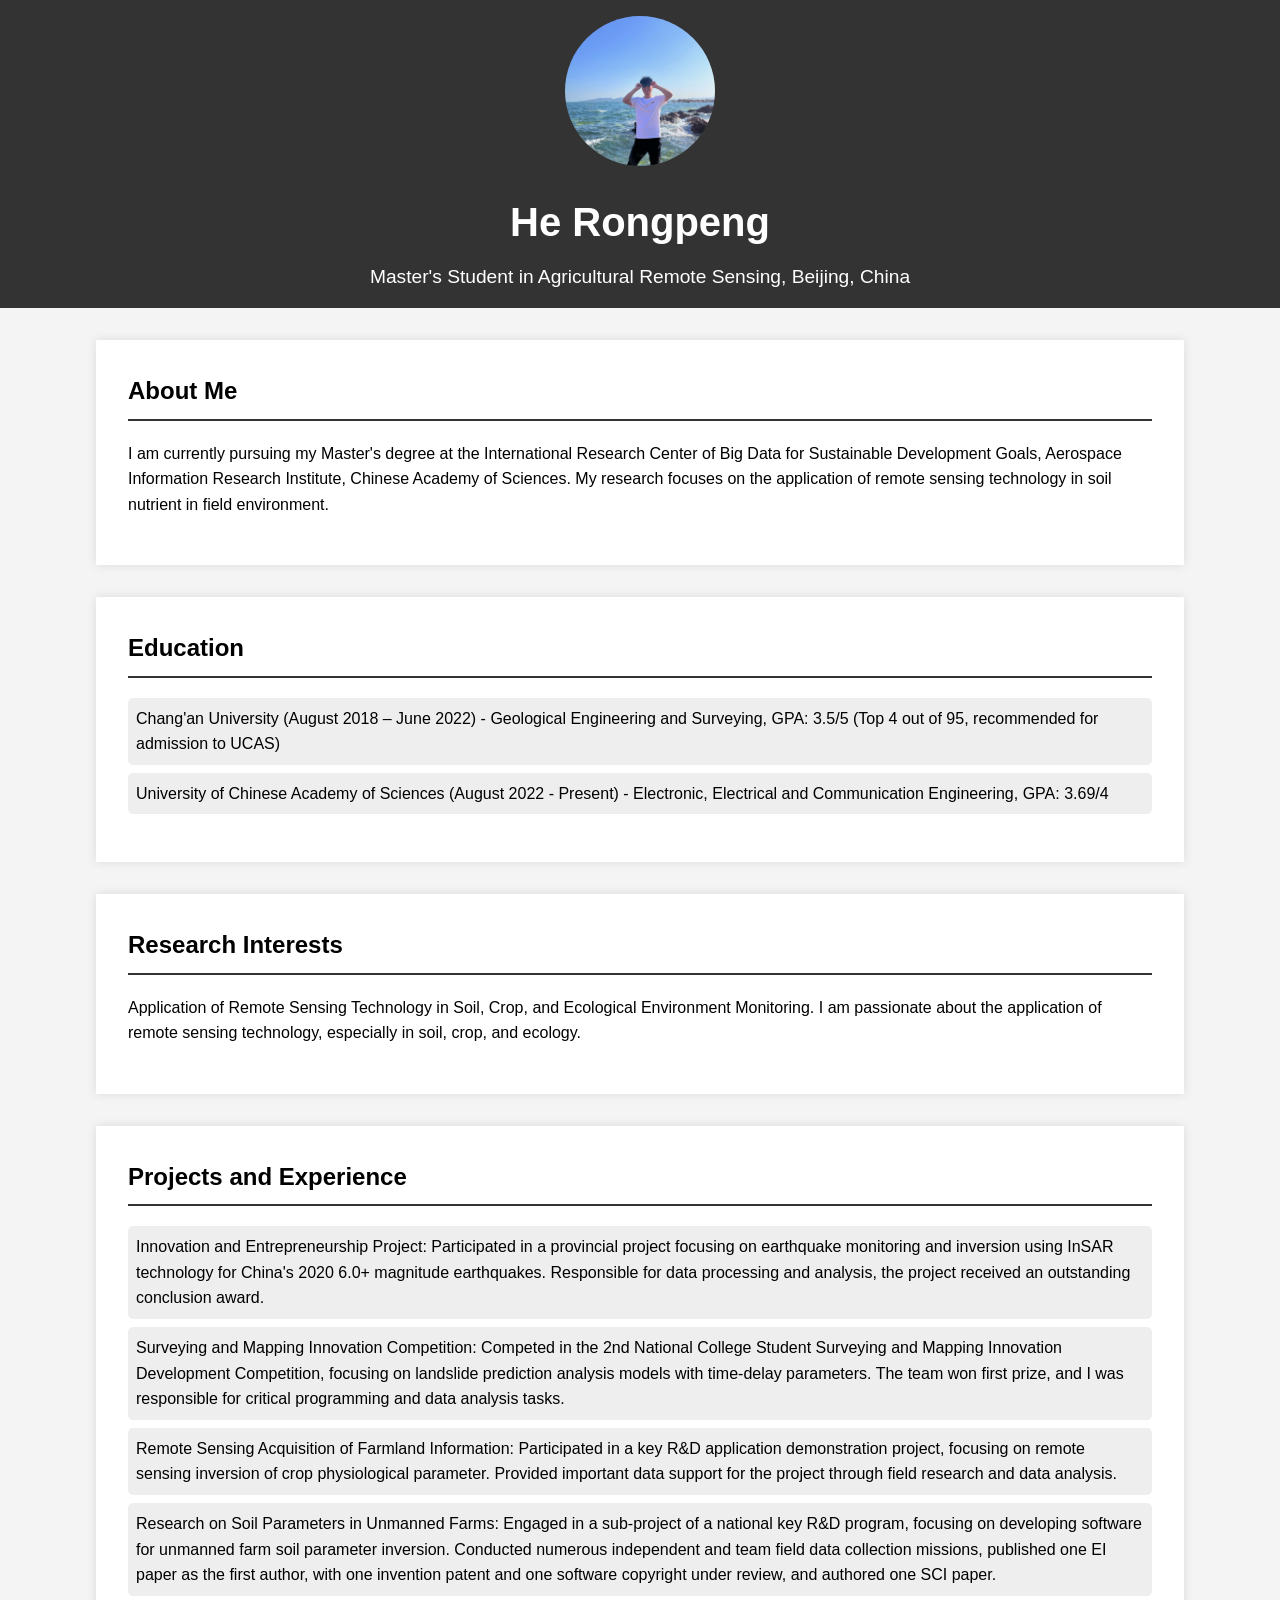
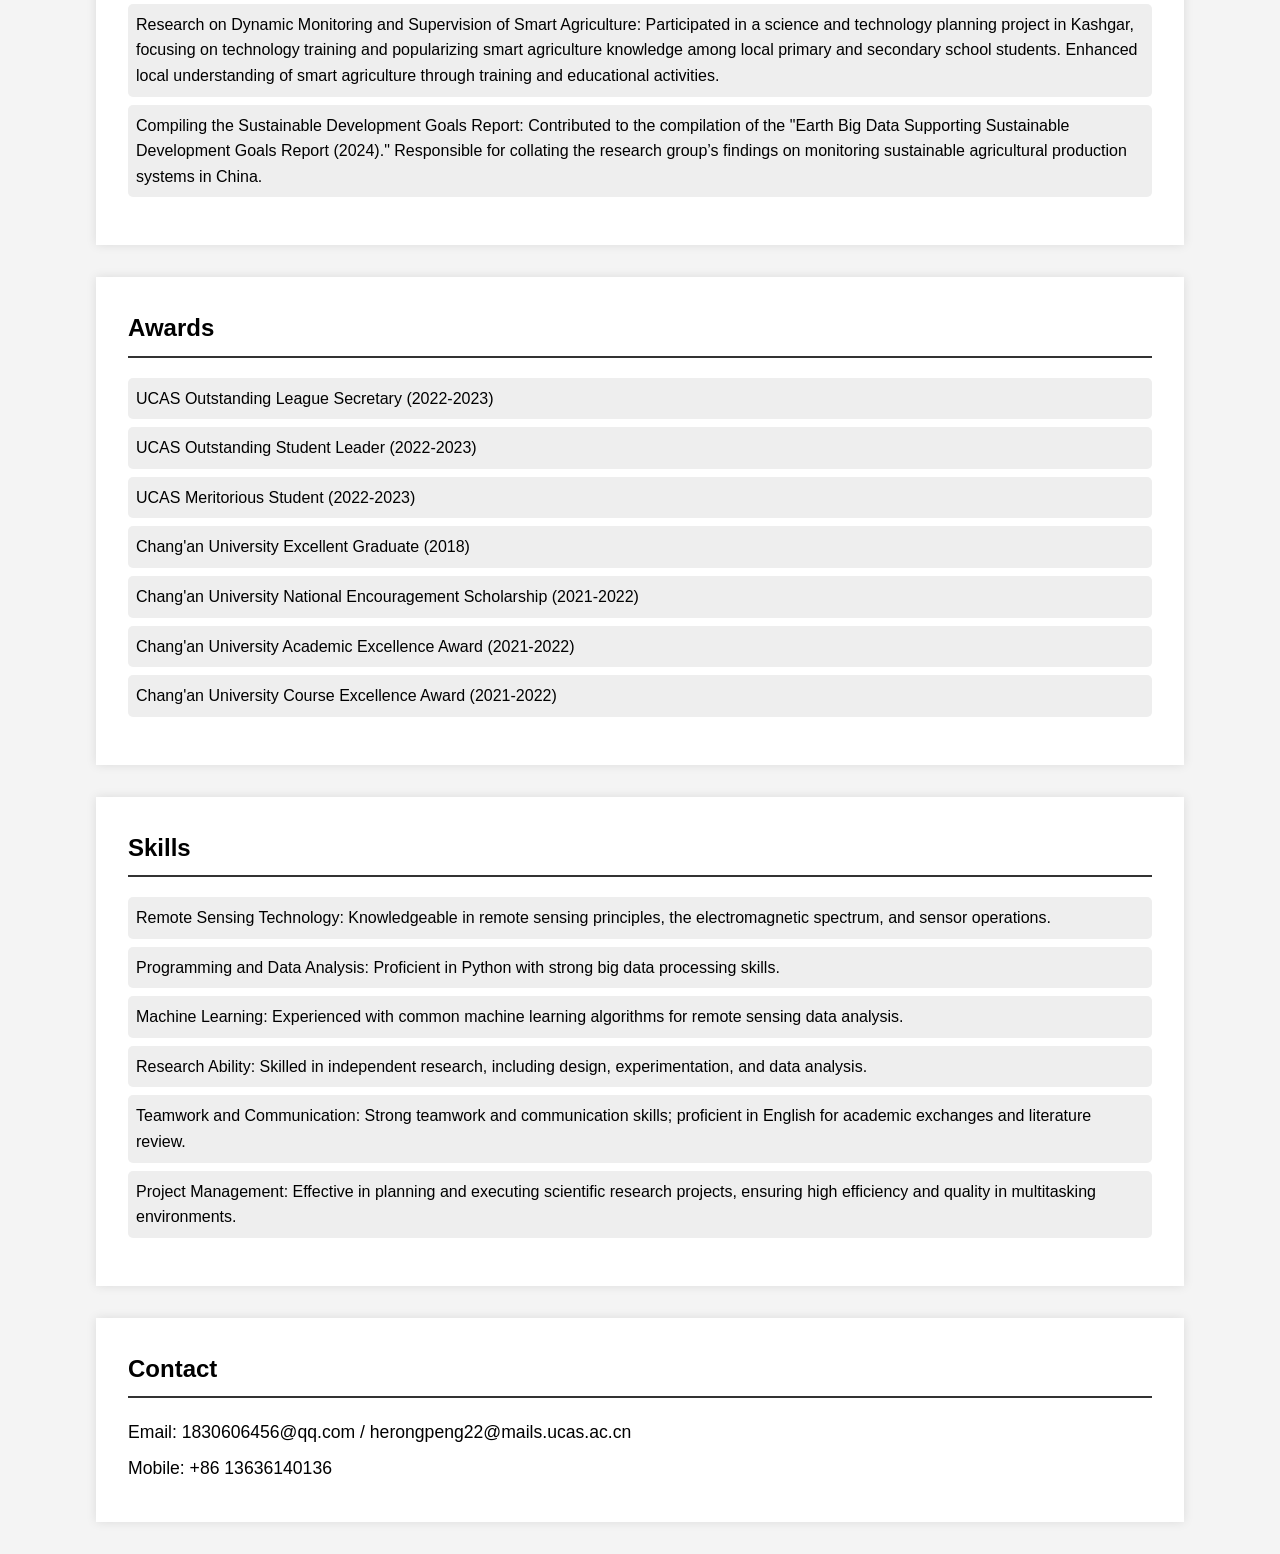
==== index.html @ 399446b7 "Add files via upload" ====
<!DOCTYPE html>
<html lang="en">
<head>
    <meta charset="UTF-8">
    <meta name="viewport" content="width=device-width, initial-scale=1.0">
    <title>He Rongpeng - Personal Website</title>
    <link rel="stylesheet" href="styles.css">
</head>
<body>
    <header>
        <img src="profile.jpg" alt="He Rongpeng" class="profile-pic">
        <h1>He Rongpeng</h1>
        <p>Master's Student in Agricultural Remote Sensing, Beijing, China</p>
    </header>
    <section id="about">
        <h2>About Me</h2>
        <p>I am currently pursuing my Master's degree at the International Research Center of Big Data for Sustainable Development Goals, Aerospace Information Research Institute, Chinese Academy of Sciences. My research focuses on the application of remote sensing technology in soil nutrient in field environment.</p>
    </section>
    <section id="education">
        <h2>Education</h2>
        <ul>
            <li>Chang'an University (August 2018 – June 2022) - Geological Engineering and Surveying, GPA: 3.5/5 (Top 4 out of 95, recommended for admission to UCAS)</li>
            <li>University of Chinese Academy of Sciences (August 2022 - Present) - Electronic, Electrical and Communication Engineering, GPA: 3.69/4</li>
        </ul>
    </section>
    <section id="research">
        <h2>Research Interests</h2>
        <p>Application of Remote Sensing Technology in Soil, Crop, and Ecological Environment Monitoring. I am passionate about the application of remote sensing technology, especially in soil, crop, and ecology.</p>
    </section>
    <section id="projects">
        <h2>Projects and Experience</h2>
        <ul>
            <li>Innovation and Entrepreneurship Project: Participated in a provincial project focusing on earthquake monitoring and inversion using InSAR technology for China's 2020 6.0+ magnitude earthquakes. Responsible for data processing and analysis, the project received an outstanding conclusion award.</li>
            <li>Surveying and Mapping Innovation Competition: Competed in the 2nd National College Student Surveying and Mapping Innovation Development Competition, focusing on landslide prediction analysis models with time-delay parameters. The team won first prize, and I was responsible for critical programming and data analysis tasks.</li>
            <li>Remote Sensing Acquisition of Farmland Information: Participated in a key R&D application demonstration project, focusing on remote sensing inversion of crop physiological parameter. Provided important data support for the project through field research and data analysis.</li>
            <li>Research on Soil Parameters in Unmanned Farms: Engaged in a sub-project of a national key R&D program, focusing on developing software for unmanned farm soil parameter inversion. Conducted numerous independent and team field data collection missions, published one EI paper as the first author, with one invention patent and one software copyright under review, and authored one SCI paper.</li>
            <li>Research on Dynamic Monitoring and Supervision of Smart Agriculture: Participated in a science and technology planning project in Kashgar, focusing on technology training and popularizing smart agriculture knowledge among local primary and secondary school students. Enhanced local understanding of smart agriculture through training and educational activities.</li>
            <li>Compiling the Sustainable Development Goals Report: Contributed to the compilation of the "Earth Big Data Supporting Sustainable Development Goals Report (2024)." Responsible for collating the research group’s findings on monitoring sustainable agricultural production systems in China.</li>
        </ul>
    </section>
    <section id="awards">
        <h2>Awards</h2>
        <ul>
            <li>UCAS Outstanding League Secretary (2022-2023)</li>
            <li>UCAS Outstanding Student Leader (2022-2023)</li>
            <li>UCAS Meritorious Student (2022-2023)</li>
            <li>Chang'an University Excellent Graduate (2018)</li>
            <li>Chang'an University National Encouragement Scholarship (2021-2022)</li>
            <li>Chang'an University Academic Excellence Award (2021-2022)</li>
            <li>Chang'an University Course Excellence Award (2021-2022)</li>
        </ul>
    </section>
    <section id="skills">
        <h2>Skills</h2>
        <ul>
            <li>Remote Sensing Technology: Knowledgeable in remote sensing principles, the electromagnetic spectrum, and sensor operations.</li>
            <li>Programming and Data Analysis: Proficient in Python with strong big data processing skills.</li>
            <li>Machine Learning: Experienced with common machine learning algorithms for remote sensing data analysis.</li>
            <li>Research Ability: Skilled in independent research, including design, experimentation, and data analysis.</li>
            <li>Teamwork and Communication: Strong teamwork and communication skills; proficient in English for academic exchanges and literature review.</li>
            <li>Project Management: Effective in planning and executing scientific research projects, ensuring high efficiency and quality in multitasking environments.</li>
        </ul>
    </section>
    <section id="contact">
        <h2>Contact</h2>
        <p>Email: 1830606456@qq.com / herongpeng22@mails.ucas.ac.cn</p>
        <p>Mobile: +86 13636140136</p>
    </section>
</body>
</html>
---- styles.css ----
body {
    font-family: Arial, sans-serif;
    line-height: 1.6;
    margin: 0;
    padding: 0;
    background-color: #f4f4f4;
}

header {
    background: #333;
    color: #fff;
    padding: 1rem 0;
    text-align: center;
}

header h1 {
    margin: 0;
    font-size: 2.5rem;
}

header p {
    margin: 0.5rem 0 0;
    font-size: 1.2rem;
}

.profile-pic {
    width: 150px;
    height: 150px;
    border-radius: 50%;
    margin-bottom: 1rem;
}

section {
    padding: 2rem;
    margin: 2rem auto;
    background: #fff;
    width: 80%;
    box-shadow: 0 0 10px rgba(0, 0, 0, 0.1);
}

section h2 {
    margin-top: 0;
    border-bottom: 2px solid #333;
    padding-bottom: 0.5rem;
}

ul {
    list-style: none;
    padding: 0;
}

ul li {
    background: #eee;
    margin: 0.5rem 0;
    padding: 0.5rem;
    border-radius: 5px;
}

#contact p {
    margin: 0.5rem 0;
    font-size: 1.1rem;
}
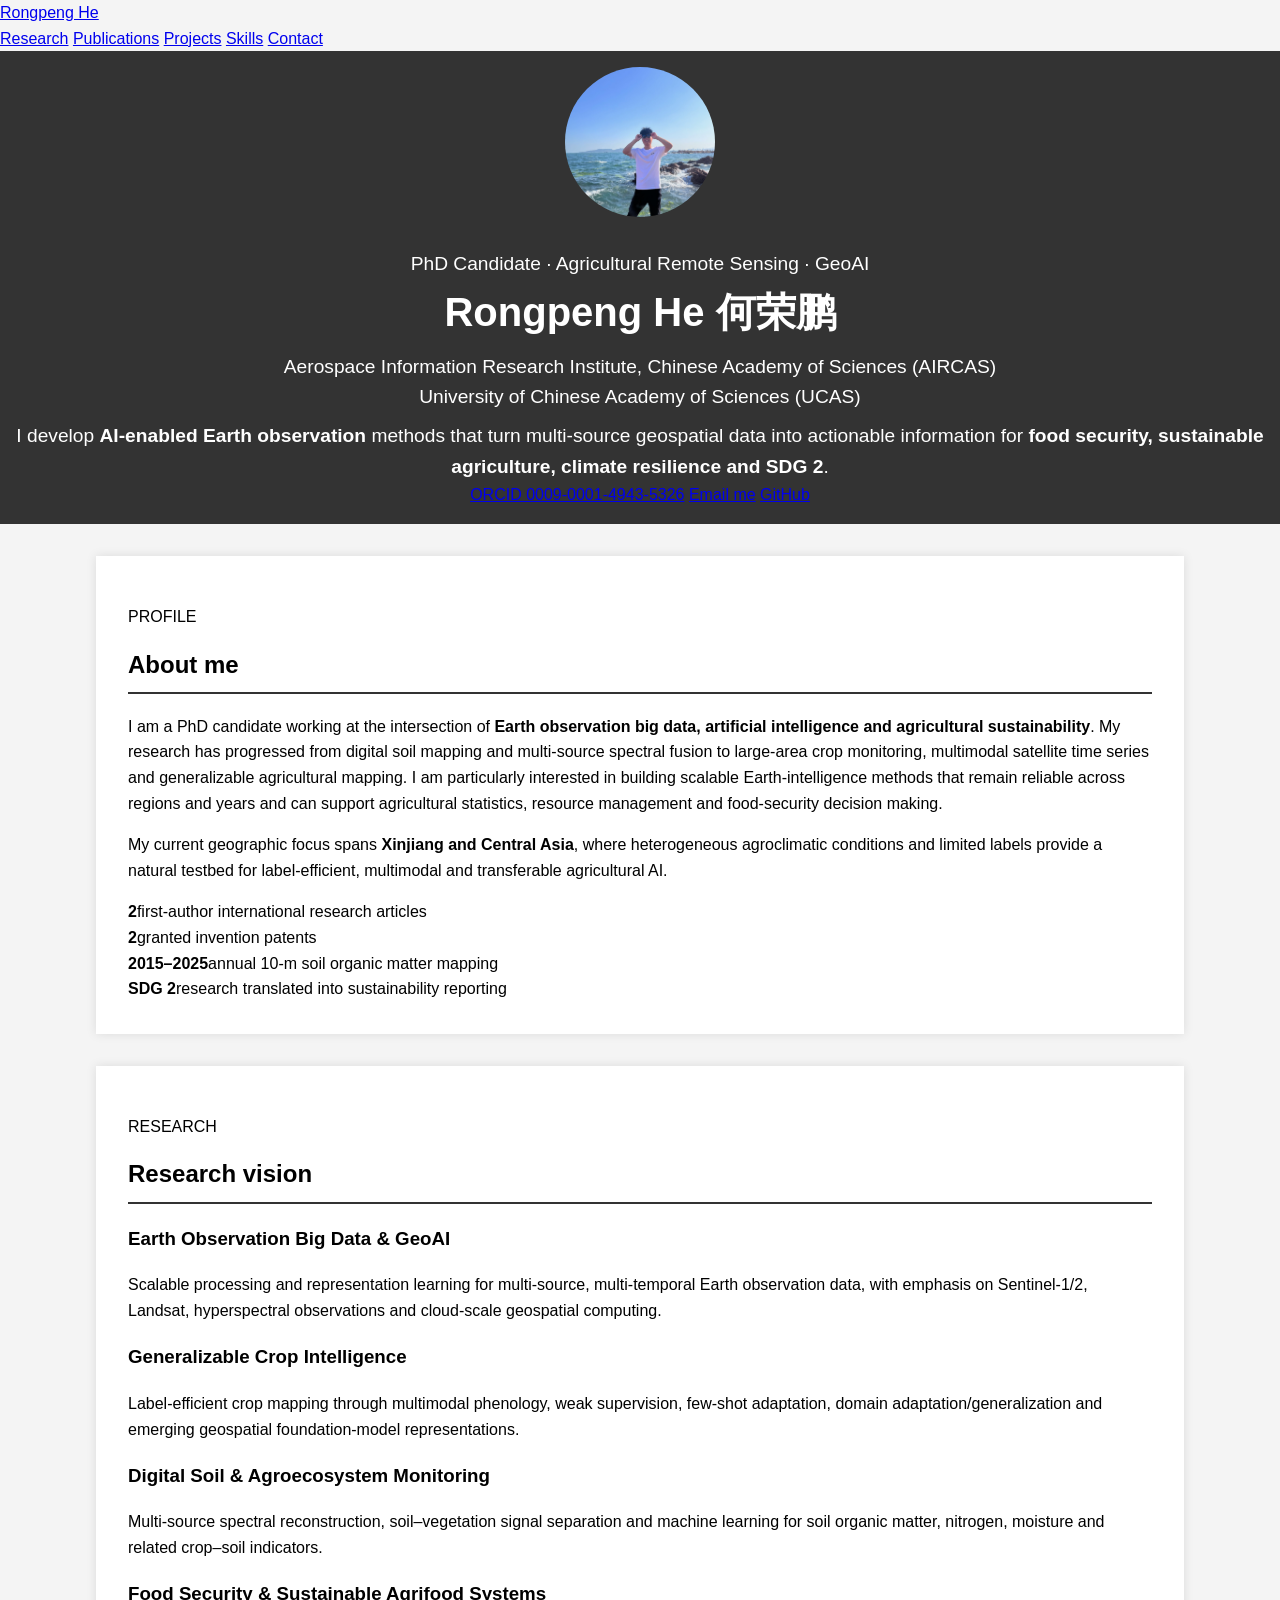
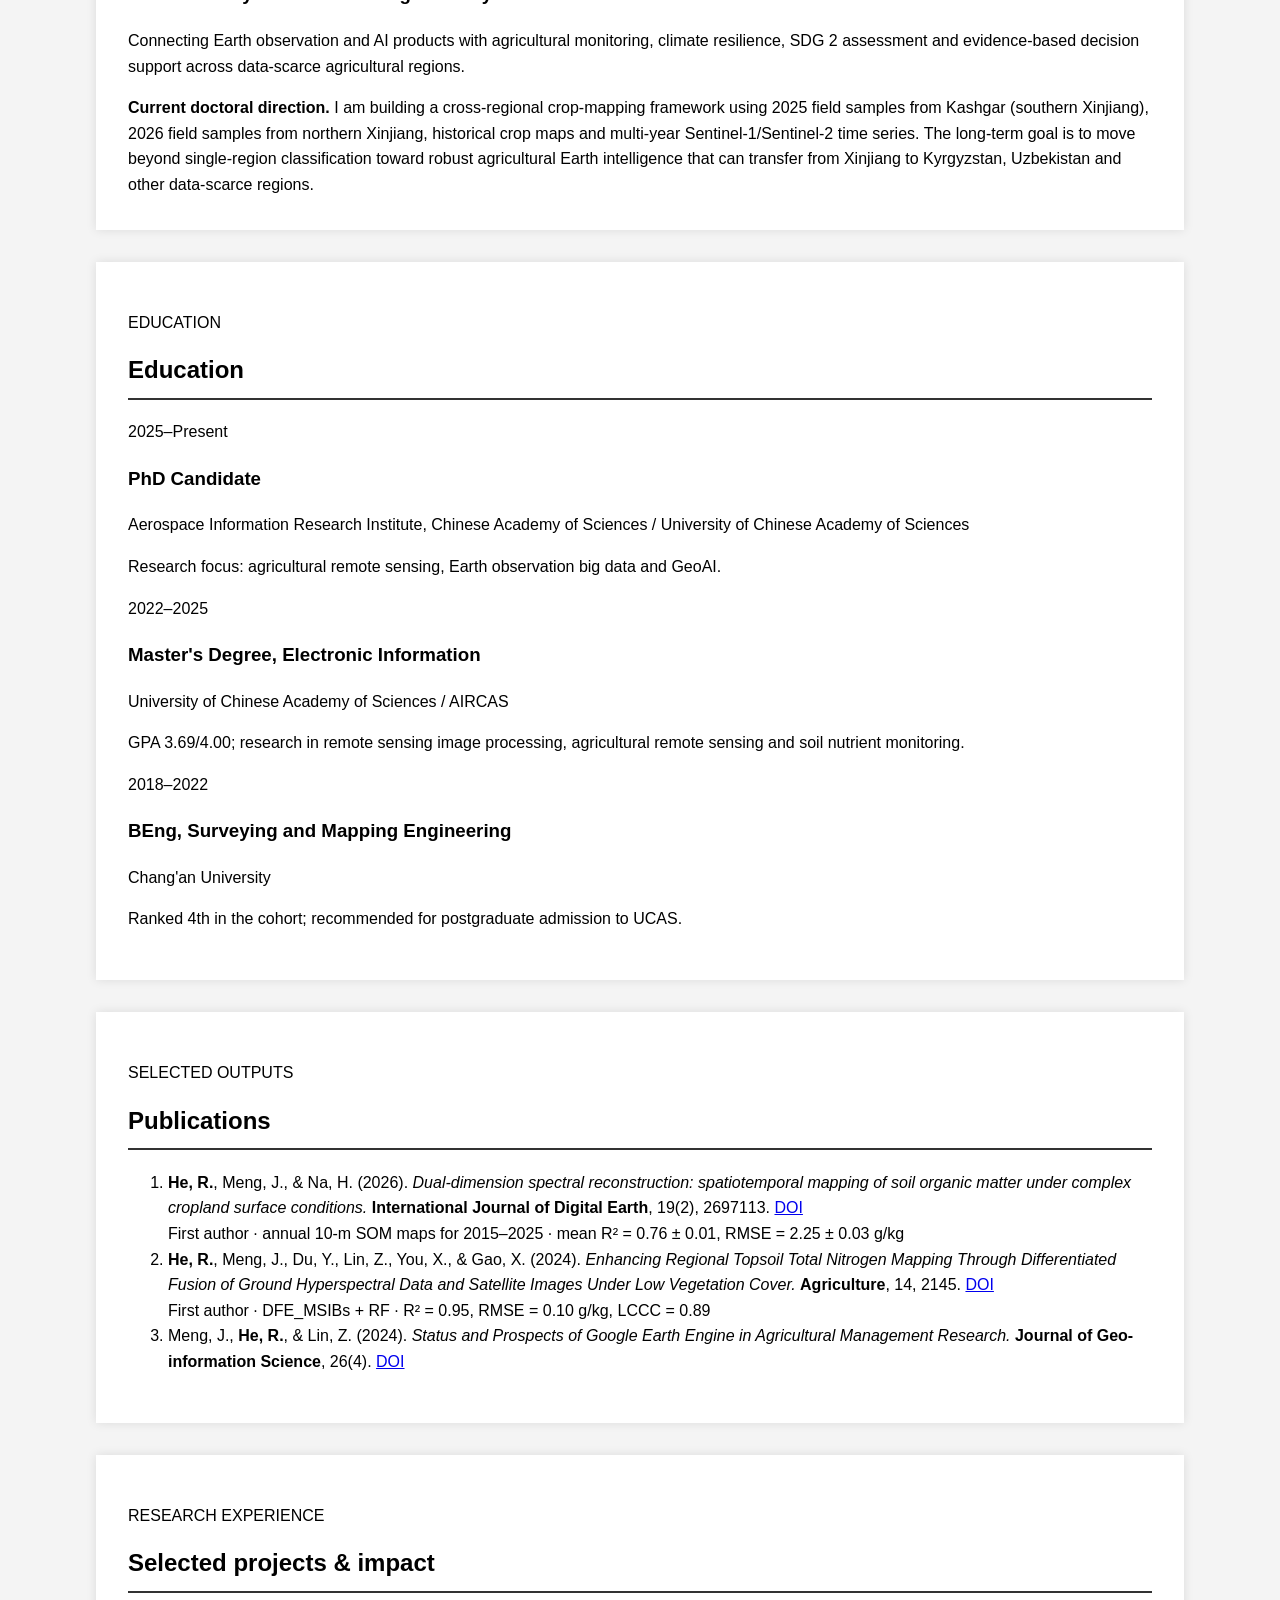
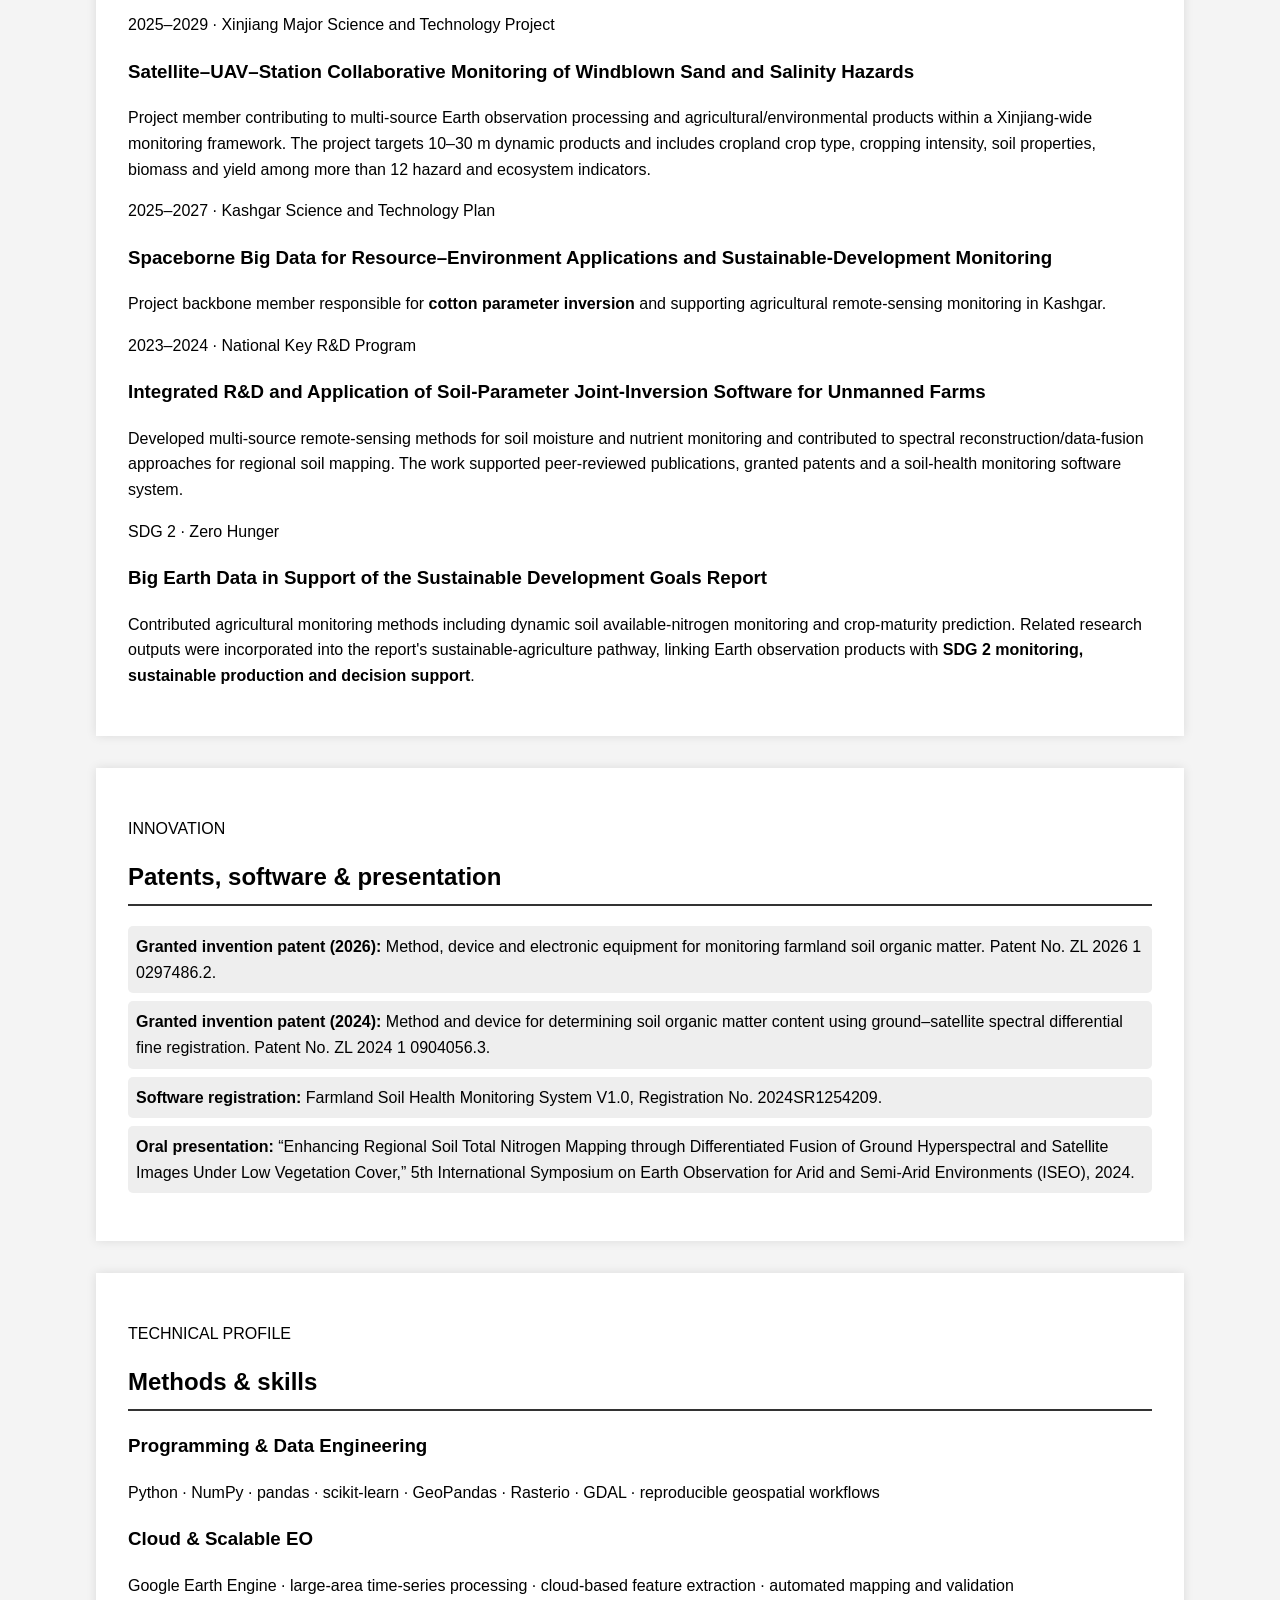
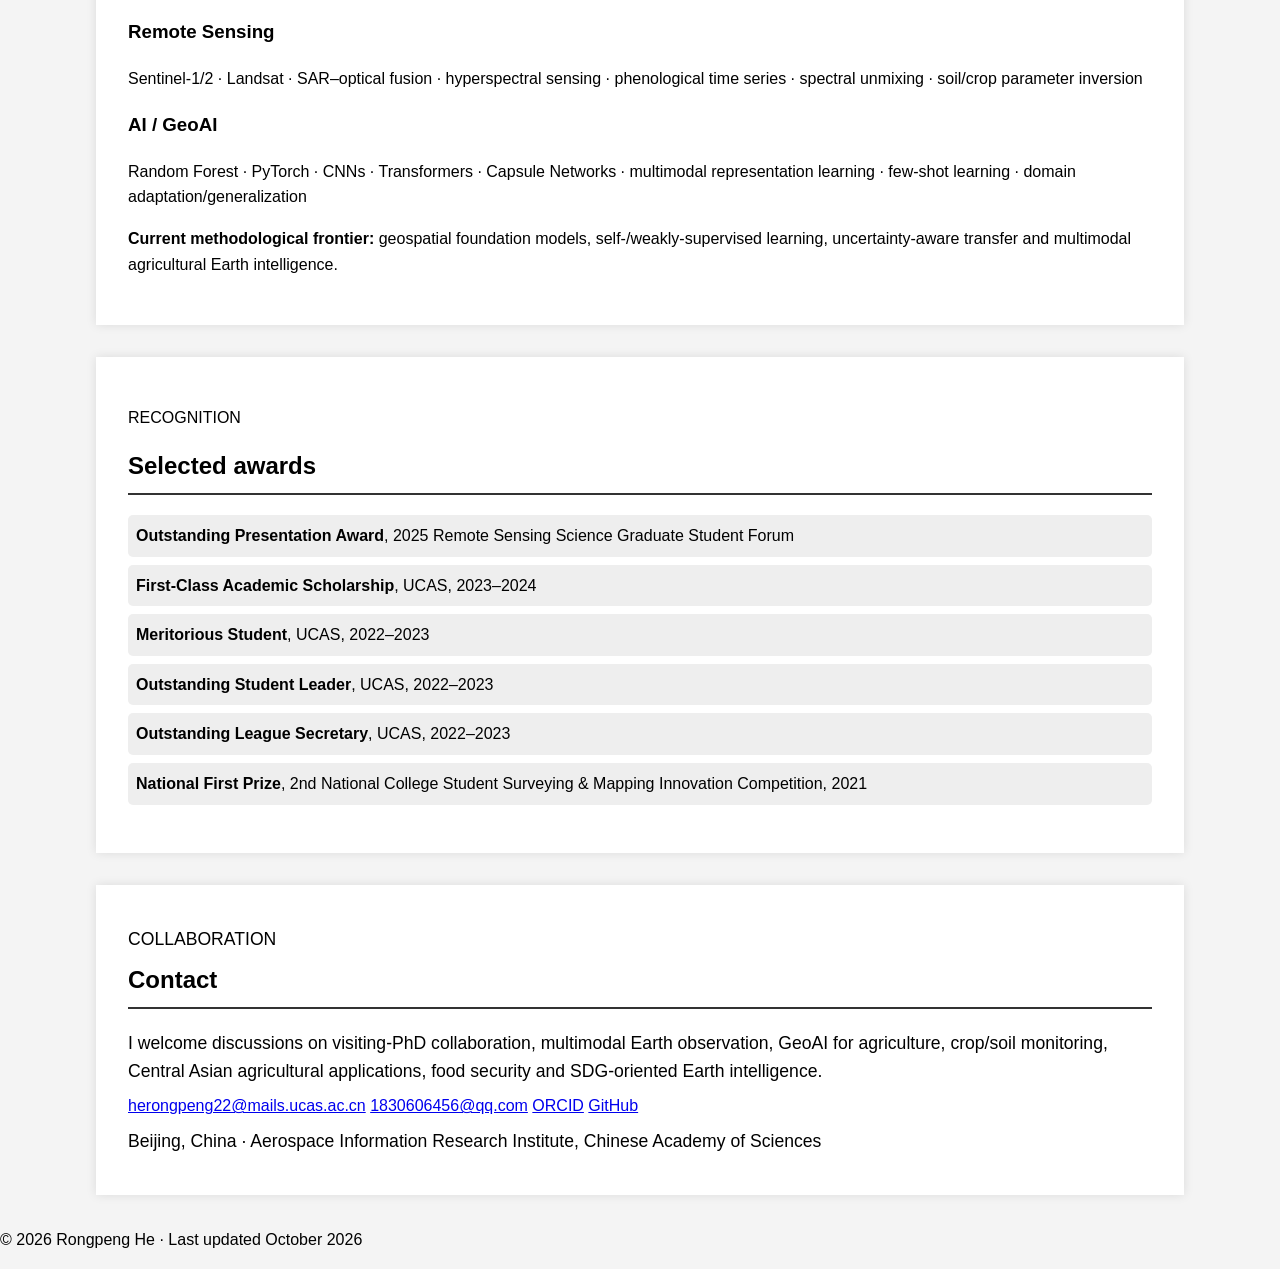
==== commit dffd62ff: "Update academic homepage for PhD profile and visiting research outreach" ====
--- a/index.html
+++ b/index.html
@@ -1,70 +1,211 @@
-<!DOCTYPE html>
-<html lang="en">
-<head>
-    <meta charset="UTF-8">
-    <meta name="viewport" content="width=device-width, initial-scale=1.0">
-    <title>He Rongpeng - Personal Website</title>
-    <link rel="stylesheet" href="styles.css">
-</head>
-<body>
-    <header>
-        <img src="profile.jpg" alt="He Rongpeng" class="profile-pic">
-        <h1>He Rongpeng</h1>
-        <p>Master's Student in Agricultural Remote Sensing, Beijing, China</p>
-    </header>
-    <section id="about">
-        <h2>About Me</h2>
-        <p>I am currently pursuing my Master's degree at the International Research Center of Big Data for Sustainable Development Goals, Aerospace Information Research Institute, Chinese Academy of Sciences. My research focuses on the application of remote sensing technology in soil nutrient in field environment.</p>
-    </section>
-    <section id="education">
-        <h2>Education</h2>
-        <ul>
-            <li>Chang'an University (August 2018 – June 2022) - Geological Engineering and Surveying, GPA: 3.5/5 (Top 4 out of 95, recommended for admission to UCAS)</li>
-            <li>University of Chinese Academy of Sciences (August 2022 - Present) - Electronic, Electrical and Communication Engineering, GPA: 3.69/4</li>
-        </ul>
-    </section>
-    <section id="research">
-        <h2>Research Interests</h2>
-        <p>Application of Remote Sensing Technology in Soil, Crop, and Ecological Environment Monitoring. I am passionate about the application of remote sensing technology, especially in soil, crop, and ecology.</p>
-    </section>
-    <section id="projects">
-        <h2>Projects and Experience</h2>
-        <ul>
-            <li>Innovation and Entrepreneurship Project: Participated in a provincial project focusing on earthquake monitoring and inversion using InSAR technology for China's 2020 6.0+ magnitude earthquakes. Responsible for data processing and analysis, the project received an outstanding conclusion award.</li>
-            <li>Surveying and Mapping Innovation Competition: Competed in the 2nd National College Student Surveying and Mapping Innovation Development Competition, focusing on landslide prediction analysis models with time-delay parameters. The team won first prize, and I was responsible for critical programming and data analysis tasks.</li>
-            <li>Remote Sensing Acquisition of Farmland Information: Participated in a key R&D application demonstration project, focusing on remote sensing inversion of crop physiological parameter. Provided important data support for the project through field research and data analysis.</li>
-            <li>Research on Soil Parameters in Unmanned Farms: Engaged in a sub-project of a national key R&D program, focusing on developing software for unmanned farm soil parameter inversion. Conducted numerous independent and team field data collection missions, published one EI paper as the first author, with one invention patent and one software copyright under review, and authored one SCI paper.</li>
-            <li>Research on Dynamic Monitoring and Supervision of Smart Agriculture: Participated in a science and technology planning project in Kashgar, focusing on technology training and popularizing smart agriculture knowledge among local primary and secondary school students. Enhanced local understanding of smart agriculture through training and educational activities.</li>
-            <li>Compiling the Sustainable Development Goals Report: Contributed to the compilation of the "Earth Big Data Supporting Sustainable Development Goals Report (2024)." Responsible for collating the research group’s findings on monitoring sustainable agricultural production systems in China.</li>
-        </ul>
-    </section>
-    <section id="awards">
-        <h2>Awards</h2>
-        <ul>
-            <li>UCAS Outstanding League Secretary (2022-2023)</li>
-            <li>UCAS Outstanding Student Leader (2022-2023)</li>
-            <li>UCAS Meritorious Student (2022-2023)</li>
-            <li>Chang'an University Excellent Graduate (2018)</li>
-            <li>Chang'an University National Encouragement Scholarship (2021-2022)</li>
-            <li>Chang'an University Academic Excellence Award (2021-2022)</li>
-            <li>Chang'an University Course Excellence Award (2021-2022)</li>
-        </ul>
-    </section>
-    <section id="skills">
-        <h2>Skills</h2>
-        <ul>
-            <li>Remote Sensing Technology: Knowledgeable in remote sensing principles, the electromagnetic spectrum, and sensor operations.</li>
-            <li>Programming and Data Analysis: Proficient in Python with strong big data processing skills.</li>
-            <li>Machine Learning: Experienced with common machine learning algorithms for remote sensing data analysis.</li>
-            <li>Research Ability: Skilled in independent research, including design, experimentation, and data analysis.</li>
-            <li>Teamwork and Communication: Strong teamwork and communication skills; proficient in English for academic exchanges and literature review.</li>
-            <li>Project Management: Effective in planning and executing scientific research projects, ensuring high efficiency and quality in multitasking environments.</li>
-        </ul>
-    </section>
-    <section id="contact">
-        <h2>Contact</h2>
-        <p>Email: 1830606456@qq.com / herongpeng22@mails.ucas.ac.cn</p>
-        <p>Mobile: +86 13636140136</p>
-    </section>
-</body>
-</html>
+<!DOCTYPE html>
+<html lang="en">
+<head>
+  <meta charset="UTF-8">
+  <meta name="viewport" content="width=device-width, initial-scale=1.0">
+  <meta name="description" content="Academic homepage of Rongpeng He, PhD candidate at the Aerospace Information Research Institute, Chinese Academy of Sciences and University of Chinese Academy of Sciences. Research: Earth observation, GeoAI, agricultural remote sensing, food security and sustainable agrifood systems.">
+  <meta name="keywords" content="Rongpeng He, agricultural remote sensing, Earth observation, GeoAI, crop mapping, digital soil mapping, food security, SDG 2, sustainable agriculture, Sentinel, Google Earth Engine">
+  <meta name="author" content="Rongpeng He">
+  <title>Rongpeng He | Earth Observation · GeoAI · Sustainable Agriculture</title>
+  <link rel="stylesheet" href="styles.css">
+</head>
+<body>
+  <nav class="topnav" aria-label="Primary navigation">
+    <div class="nav-inner">
+      <a class="brand" href="#top">Rongpeng He</a>
+      <div class="nav-links">
+        <a href="#research">Research</a>
+        <a href="#publications">Publications</a>
+        <a href="#projects">Projects</a>
+        <a href="#skills">Skills</a>
+        <a href="#contact">Contact</a>
+      </div>
+    </div>
+  </nav>
+
+  <header id="top" class="hero">
+    <div class="hero-inner">
+      <img src="profile.jpg" alt="Portrait of Rongpeng He" class="profile-pic">
+      <div class="hero-copy">
+        <p class="eyebrow">PhD Candidate · Agricultural Remote Sensing · GeoAI</p>
+        <h1>Rongpeng He <span class="cn-name">何荣鹏</span></h1>
+        <p class="affiliation">Aerospace Information Research Institute, Chinese Academy of Sciences (AIRCAS)<br>University of Chinese Academy of Sciences (UCAS)</p>
+        <p class="hero-statement">I develop <strong>AI-enabled Earth observation</strong> methods that turn multi-source geospatial data into actionable information for <strong>food security, sustainable agriculture, climate resilience and SDG 2</strong>.</p>
+        <div class="hero-actions">
+          <a class="button primary" href="https://orcid.org/0009-0001-4943-5326" target="_blank" rel="noopener">ORCID 0009-0001-4943-5326</a>
+          <a class="button" href="mailto:herongpeng22@mails.ucas.ac.cn">Email me</a>
+          <a class="button" href="https://github.com/Hrp1204" target="_blank" rel="noopener">GitHub</a>
+        </div>
+      </div>
+    </div>
+  </header>
+
+  <main>
+    <section class="intro section-card">
+      <div class="section-heading">
+        <p class="section-kicker">PROFILE</p>
+        <h2>About me</h2>
+      </div>
+      <p>I am a PhD candidate working at the intersection of <strong>Earth observation big data, artificial intelligence and agricultural sustainability</strong>. My research has progressed from digital soil mapping and multi-source spectral fusion to large-area crop monitoring, multimodal satellite time series and generalizable agricultural mapping. I am particularly interested in building scalable Earth-intelligence methods that remain reliable across regions and years and can support agricultural statistics, resource management and food-security decision making.</p>
+      <p>My current geographic focus spans <strong>Xinjiang and Central Asia</strong>, where heterogeneous agroclimatic conditions and limited labels provide a natural testbed for label-efficient, multimodal and transferable agricultural AI.</p>
+      <div class="stats">
+        <div><strong>2</strong><span>first-author international research articles</span></div>
+        <div><strong>2</strong><span>granted invention patents</span></div>
+        <div><strong>2015–2025</strong><span>annual 10-m soil organic matter mapping</span></div>
+        <div><strong>SDG 2</strong><span>research translated into sustainability reporting</span></div>
+      </div>
+    </section>
+
+    <section id="research" class="section-card">
+      <div class="section-heading">
+        <p class="section-kicker">RESEARCH</p>
+        <h2>Research vision</h2>
+      </div>
+      <div class="research-grid">
+        <article>
+          <h3>Earth Observation Big Data & GeoAI</h3>
+          <p>Scalable processing and representation learning for multi-source, multi-temporal Earth observation data, with emphasis on Sentinel-1/2, Landsat, hyperspectral observations and cloud-scale geospatial computing.</p>
+        </article>
+        <article>
+          <h3>Generalizable Crop Intelligence</h3>
+          <p>Label-efficient crop mapping through multimodal phenology, weak supervision, few-shot adaptation, domain adaptation/generalization and emerging geospatial foundation-model representations.</p>
+        </article>
+        <article>
+          <h3>Digital Soil & Agroecosystem Monitoring</h3>
+          <p>Multi-source spectral reconstruction, soil–vegetation signal separation and machine learning for soil organic matter, nitrogen, moisture and related crop–soil indicators.</p>
+        </article>
+        <article>
+          <h3>Food Security & Sustainable Agrifood Systems</h3>
+          <p>Connecting Earth observation and AI products with agricultural monitoring, climate resilience, SDG 2 assessment and evidence-based decision support across data-scarce agricultural regions.</p>
+        </article>
+      </div>
+      <div class="focus-box">
+        <strong>Current doctoral direction.</strong> I am building a cross-regional crop-mapping framework using 2025 field samples from Kashgar (southern Xinjiang), 2026 field samples from northern Xinjiang, historical crop maps and multi-year Sentinel-1/Sentinel-2 time series. The long-term goal is to move beyond single-region classification toward robust agricultural Earth intelligence that can transfer from Xinjiang to Kyrgyzstan, Uzbekistan and other data-scarce regions.
+      </div>
+    </section>
+
+    <section id="education" class="section-card">
+      <div class="section-heading">
+        <p class="section-kicker">EDUCATION</p>
+        <h2>Education</h2>
+      </div>
+      <div class="timeline">
+        <div class="timeline-item">
+          <div class="time">2025–Present</div>
+          <div><h3>PhD Candidate</h3><p>Aerospace Information Research Institute, Chinese Academy of Sciences / University of Chinese Academy of Sciences</p><p class="muted">Research focus: agricultural remote sensing, Earth observation big data and GeoAI.</p></div>
+        </div>
+        <div class="timeline-item">
+          <div class="time">2022–2025</div>
+          <div><h3>Master's Degree, Electronic Information</h3><p>University of Chinese Academy of Sciences / AIRCAS</p><p class="muted">GPA 3.69/4.00; research in remote sensing image processing, agricultural remote sensing and soil nutrient monitoring.</p></div>
+        </div>
+        <div class="timeline-item">
+          <div class="time">2018–2022</div>
+          <div><h3>BEng, Surveying and Mapping Engineering</h3><p>Chang'an University</p><p class="muted">Ranked 4th in the cohort; recommended for postgraduate admission to UCAS.</p></div>
+        </div>
+      </div>
+    </section>
+
+    <section id="publications" class="section-card">
+      <div class="section-heading">
+        <p class="section-kicker">SELECTED OUTPUTS</p>
+        <h2>Publications</h2>
+      </div>
+      <ol class="publication-list">
+        <li><strong>He, R.</strong>, Meng, J., & Na, H. (2026). <em>Dual-dimension spectral reconstruction: spatiotemporal mapping of soil organic matter under complex cropland surface conditions.</em> <strong>International Journal of Digital Earth</strong>, 19(2), 2697113. <a href="https://doi.org/10.1080/17538947.2026.2697113" target="_blank" rel="noopener">DOI</a><br><span class="highlight">First author · annual 10-m SOM maps for 2015–2025 · mean R² = 0.76 ± 0.01, RMSE = 2.25 ± 0.03 g/kg</span></li>
+        <li><strong>He, R.</strong>, Meng, J., Du, Y., Lin, Z., You, X., & Gao, X. (2024). <em>Enhancing Regional Topsoil Total Nitrogen Mapping Through Differentiated Fusion of Ground Hyperspectral Data and Satellite Images Under Low Vegetation Cover.</em> <strong>Agriculture</strong>, 14, 2145. <a href="https://doi.org/10.3390/agriculture14122145" target="_blank" rel="noopener">DOI</a><br><span class="highlight">First author · DFE_MSIBs + RF · R² = 0.95, RMSE = 0.10 g/kg, LCCC = 0.89</span></li>
+        <li>Meng, J., <strong>He, R.</strong>, & Lin, Z. (2024). <em>Status and Prospects of Google Earth Engine in Agricultural Management Research.</em> <strong>Journal of Geo-information Science</strong>, 26(4). <a href="https://doi.org/10.12082/dqxxkx.2024.230760" target="_blank" rel="noopener">DOI</a></li>
+      </ol>
+    </section>
+
+    <section id="projects" class="section-card">
+      <div class="section-heading">
+        <p class="section-kicker">RESEARCH EXPERIENCE</p>
+        <h2>Selected projects & impact</h2>
+      </div>
+      <div class="project-list">
+        <article class="project">
+          <div class="project-meta">2025–2029 · Xinjiang Major Science and Technology Project</div>
+          <h3>Satellite–UAV–Station Collaborative Monitoring of Windblown Sand and Salinity Hazards</h3>
+          <p>Project member contributing to multi-source Earth observation processing and agricultural/environmental products within a Xinjiang-wide monitoring framework. The project targets 10–30 m dynamic products and includes cropland crop type, cropping intensity, soil properties, biomass and yield among more than 12 hazard and ecosystem indicators.</p>
+        </article>
+        <article class="project">
+          <div class="project-meta">2025–2027 · Kashgar Science and Technology Plan</div>
+          <h3>Spaceborne Big Data for Resource–Environment Applications and Sustainable-Development Monitoring</h3>
+          <p>Project backbone member responsible for <strong>cotton parameter inversion</strong> and supporting agricultural remote-sensing monitoring in Kashgar.</p>
+        </article>
+        <article class="project">
+          <div class="project-meta">2023–2024 · National Key R&D Program</div>
+          <h3>Integrated R&D and Application of Soil-Parameter Joint-Inversion Software for Unmanned Farms</h3>
+          <p>Developed multi-source remote-sensing methods for soil moisture and nutrient monitoring and contributed to spectral reconstruction/data-fusion approaches for regional soil mapping. The work supported peer-reviewed publications, granted patents and a soil-health monitoring software system.</p>
+        </article>
+        <article class="project featured-project">
+          <div class="project-meta">SDG 2 · Zero Hunger</div>
+          <h3>Big Earth Data in Support of the Sustainable Development Goals Report</h3>
+          <p>Contributed agricultural monitoring methods including dynamic soil available-nitrogen monitoring and crop-maturity prediction. Related research outputs were incorporated into the report's sustainable-agriculture pathway, linking Earth observation products with <strong>SDG 2 monitoring, sustainable production and decision support</strong>.</p>
+        </article>
+      </div>
+    </section>
+
+    <section id="patents" class="section-card">
+      <div class="section-heading">
+        <p class="section-kicker">INNOVATION</p>
+        <h2>Patents, software & presentation</h2>
+      </div>
+      <ul class="clean-list">
+        <li><strong>Granted invention patent (2026):</strong> Method, device and electronic equipment for monitoring farmland soil organic matter. Patent No. ZL 2026 1 0297486.2.</li>
+        <li><strong>Granted invention patent (2024):</strong> Method and device for determining soil organic matter content using ground–satellite spectral differential fine registration. Patent No. ZL 2024 1 0904056.3.</li>
+        <li><strong>Software registration:</strong> Farmland Soil Health Monitoring System V1.0, Registration No. 2024SR1254209.</li>
+        <li><strong>Oral presentation:</strong> “Enhancing Regional Soil Total Nitrogen Mapping through Differentiated Fusion of Ground Hyperspectral and Satellite Images Under Low Vegetation Cover,” 5th International Symposium on Earth Observation for Arid and Semi-Arid Environments (ISEO), 2024.</li>
+      </ul>
+    </section>
+
+    <section id="skills" class="section-card">
+      <div class="section-heading">
+        <p class="section-kicker">TECHNICAL PROFILE</p>
+        <h2>Methods & skills</h2>
+      </div>
+      <div class="skill-grid">
+        <div><h3>Programming & Data Engineering</h3><p>Python · NumPy · pandas · scikit-learn · GeoPandas · Rasterio · GDAL · reproducible geospatial workflows</p></div>
+        <div><h3>Cloud & Scalable EO</h3><p>Google Earth Engine · large-area time-series processing · cloud-based feature extraction · automated mapping and validation</p></div>
+        <div><h3>Remote Sensing</h3><p>Sentinel-1/2 · Landsat · SAR–optical fusion · hyperspectral sensing · phenological time series · spectral unmixing · soil/crop parameter inversion</p></div>
+        <div><h3>AI / GeoAI</h3><p>Random Forest · PyTorch · CNNs · Transformers · Capsule Networks · multimodal representation learning · few-shot learning · domain adaptation/generalization</p></div>
+      </div>
+      <p class="muted method-note"><strong>Current methodological frontier:</strong> geospatial foundation models, self-/weakly-supervised learning, uncertainty-aware transfer and multimodal agricultural Earth intelligence.</p>
+    </section>
+
+    <section id="awards" class="section-card">
+      <div class="section-heading">
+        <p class="section-kicker">RECOGNITION</p>
+        <h2>Selected awards</h2>
+      </div>
+      <ul class="clean-list two-col">
+        <li><strong>Outstanding Presentation Award</strong>, 2025 Remote Sensing Science Graduate Student Forum</li>
+        <li><strong>First-Class Academic Scholarship</strong>, UCAS, 2023–2024</li>
+        <li><strong>Meritorious Student</strong>, UCAS, 2022–2023</li>
+        <li><strong>Outstanding Student Leader</strong>, UCAS, 2022–2023</li>
+        <li><strong>Outstanding League Secretary</strong>, UCAS, 2022–2023</li>
+        <li><strong>National First Prize</strong>, 2nd National College Student Surveying & Mapping Innovation Competition, 2021</li>
+      </ul>
+    </section>
+
+    <section id="contact" class="section-card contact-card">
+      <div class="section-heading">
+        <p class="section-kicker">COLLABORATION</p>
+        <h2>Contact</h2>
+      </div>
+      <p>I welcome discussions on visiting-PhD collaboration, multimodal Earth observation, GeoAI for agriculture, crop/soil monitoring, Central Asian agricultural applications, food security and SDG-oriented Earth intelligence.</p>
+      <div class="contact-links">
+        <a href="mailto:herongpeng22@mails.ucas.ac.cn">herongpeng22@mails.ucas.ac.cn</a>
+        <a href="mailto:1830606456@qq.com">1830606456@qq.com</a>
+        <a href="https://orcid.org/0009-0001-4943-5326" target="_blank" rel="noopener">ORCID</a>
+        <a href="https://github.com/Hrp1204" target="_blank" rel="noopener">GitHub</a>
+      </div>
+      <p class="muted">Beijing, China · Aerospace Information Research Institute, Chinese Academy of Sciences</p>
+    </section>
+  </main>
+
+  <footer>
+    <p>© 2026 Rongpeng He · Last updated October 2026</p>
+  </footer>
+</body>
+</html>
